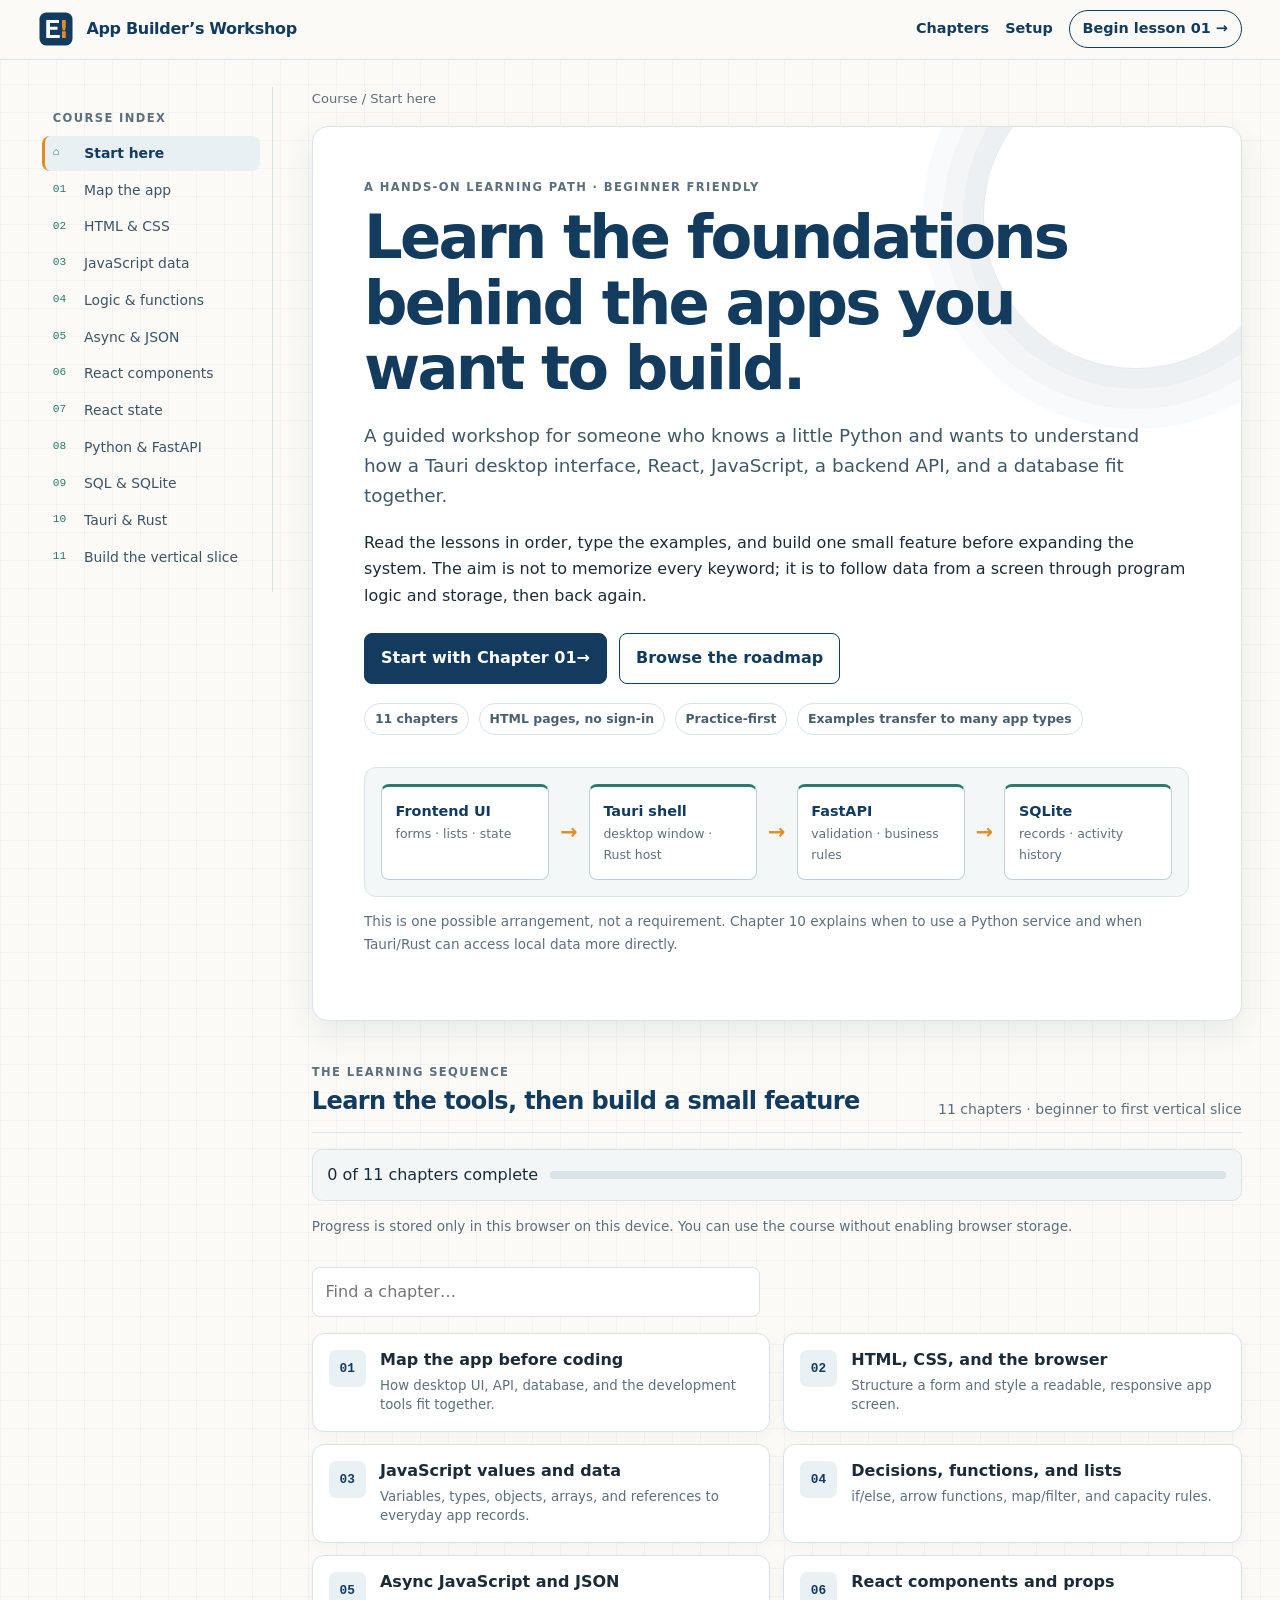
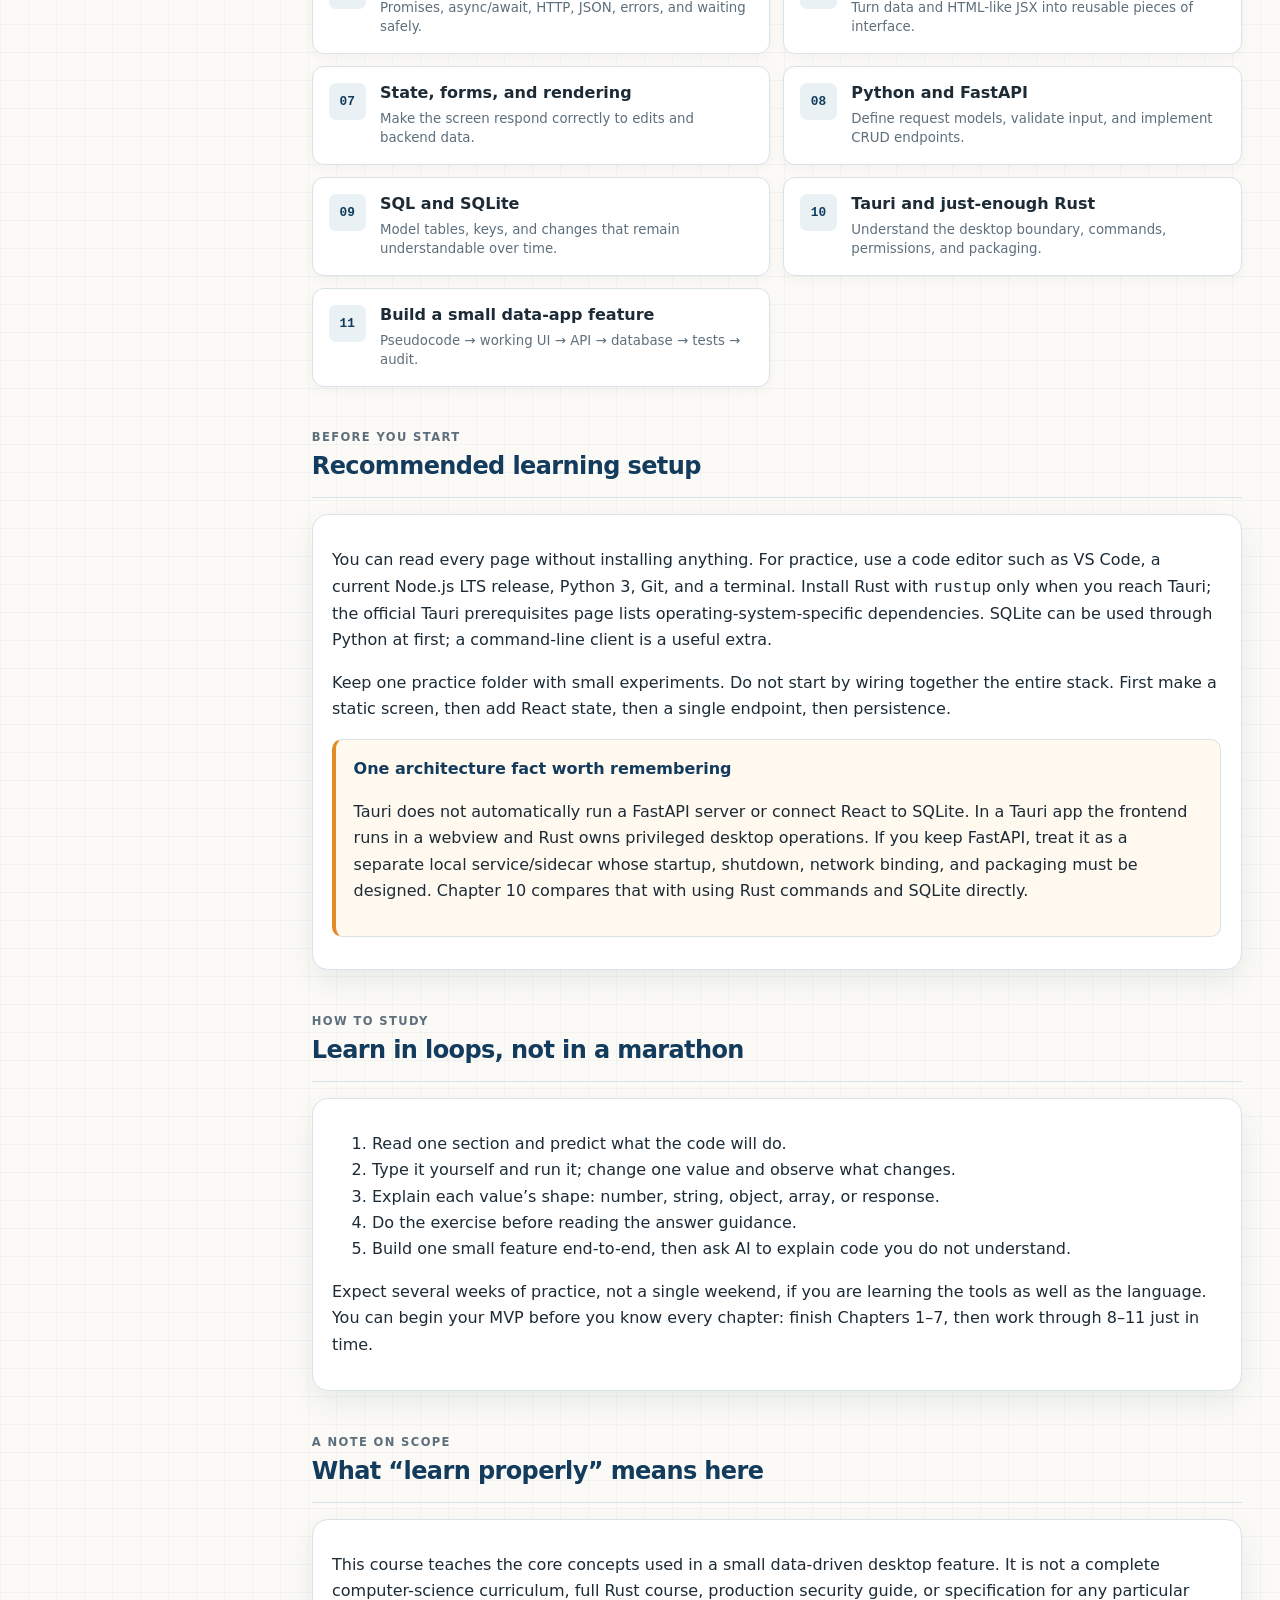
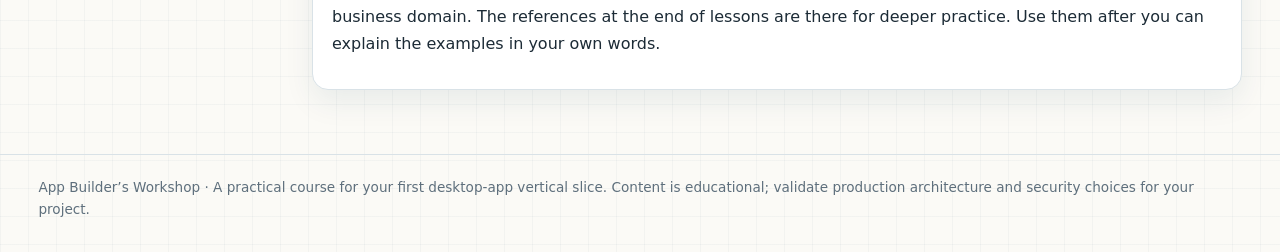
==== index.html @ c75d2274 "First commit" ====
<!doctype html>
<html lang="en">
<head>
  <meta charset="utf-8">
  <meta name="viewport" content="width=device-width, initial-scale=1">
  <meta name="description" content="A practical beginner course in HTML, CSS, JavaScript, React, Python, FastAPI, SQLite, and Tauri for building desktop apps.">
  <title>Build a Desktop App — Beginner’s Coding Course</title>
  <link rel="icon" href="assets/course-mark.svg" type="image/svg+xml">
  <link rel="stylesheet" href="assets/site.css">
</head>
<body data-course-home>
  <a class="skip-link" href="#main">Skip to content</a>
  <header class="topbar"><div class="topbar-inner">
    <a class="brand" href="index.html"><img src="assets/course-mark.svg" alt=""><span>App Builder’s Workshop</span></a>
    <nav class="topnav" aria-label="Main navigation"><a href="#roadmap">Chapters</a><a href="#setup">Setup</a><a class="nav-pill" href="chapters/01-app-map.html">Begin lesson 01 →</a></nav>
  </div></header>
  <div class="reading-progress" aria-hidden="true"><span data-reading-progress></span></div>
  <main id="main" class="layout">
    <aside class="rail" aria-label="Course chapters"><div class="rail-label">Course index</div>
      <a href="#roadmap" aria-current="page"><span class="rail-number">⌂</span>Start here</a>
      <a href="chapters/01-app-map.html"><span class="rail-number">01</span>Map the app</a>
      <a href="chapters/02-html-css.html"><span class="rail-number">02</span>HTML &amp; CSS</a>
      <a href="chapters/03-js-data.html"><span class="rail-number">03</span>JavaScript data</a>
      <a href="chapters/04-js-logic.html"><span class="rail-number">04</span>Logic &amp; functions</a>
      <a href="chapters/05-async-json.html"><span class="rail-number">05</span>Async &amp; JSON</a>
      <a href="chapters/06-react-components.html"><span class="rail-number">06</span>React components</a>
      <a href="chapters/07-react-state.html"><span class="rail-number">07</span>React state</a>
      <a href="chapters/08-python-fastapi.html"><span class="rail-number">08</span>Python &amp; FastAPI</a>
      <a href="chapters/09-sqlite.html"><span class="rail-number">09</span>SQL &amp; SQLite</a>
      <a href="chapters/10-tauri-rust.html"><span class="rail-number">10</span>Tauri &amp; Rust</a>
      <a href="chapters/11-capstone.html"><span class="rail-number">11</span>Build the vertical slice</a>
    </aside>
    <div class="main">
      <div class="crumbs"><span>Course / Start here</span></div>
      <section class="hero">
        <div class="eyebrow">A hands-on learning path · beginner friendly</div>
        <h1>Learn the foundations behind the apps you want to build.</h1>
        <p class="lead">A guided workshop for someone who knows a little Python and wants to understand how a Tauri desktop interface, React, JavaScript, a backend API, and a database fit together.</p>
        <p>Read the lessons in order, type the examples, and build one small feature before expanding the system. The aim is not to memorize every keyword; it is to follow data from a screen through program logic and storage, then back again.</p>
        <div class="hero-actions"><a class="button" href="chapters/01-app-map.html">Start with Chapter 01 <span aria-hidden="true">→</span></a><a class="button secondary" href="#roadmap">Browse the roadmap</a></div>
        <div class="status-strip"><span class="status-chip">11 chapters</span><span class="status-chip">HTML pages, no sign-in</span><span class="status-chip">Practice-first</span><span class="status-chip">Examples transfer to many app types</span></div>
        <div class="hero-diagram" role="img" aria-label="Architecture sketch: React interface inside Tauri sends a request to a FastAPI service, which reads and writes SQLite.">
          <div class="diagram-row"><div class="diagram-box"><strong>Frontend UI</strong><span>forms · lists · state</span></div><span class="diagram-arrow" aria-hidden="true">→</span><div class="diagram-box"><strong>Tauri shell</strong><span>desktop window · Rust host</span></div><span class="diagram-arrow" aria-hidden="true">→</span><div class="diagram-box"><strong>FastAPI</strong><span>validation · business rules</span></div><span class="diagram-arrow" aria-hidden="true">→</span><div class="diagram-box"><strong>SQLite</strong><span>records · activity history</span></div></div>
        </div>
        <p class="small muted">This is one possible arrangement, not a requirement. Chapter 10 explains when to use a Python service and when Tauri/Rust can access local data more directly.</p>
      </section>

      <section id="roadmap">
        <div class="section-heading"><div><div class="eyebrow">The learning sequence</div><h2>Learn the tools, then build a small feature</h2></div><p>11 chapters · beginner to first vertical slice</p></div>
        <div class="course-progress" data-course-progress data-total="11"><span data-progress-label>0 of 11 chapters complete</span><div class="progress-track" aria-hidden="true"><span></span></div></div>
        <p class="small muted">Progress is stored only in this browser on this device. You can use the course without enabling browser storage.</p>
        <label class="sr-only" for="chapter-filter">Filter chapters</label><input id="chapter-filter" data-chapter-filter type="search" placeholder="Find a chapter…" style="width:100%;max-width:28rem;margin:1rem 0;padding:.7rem .8rem;border:1px solid var(--line);border-radius:8px;background:white">
        <div class="roadmap">
          <a class="chapter-card" data-chapter-card href="chapters/01-app-map.html"><span class="index">01</span><span><strong>Map the app before coding</strong><small>How desktop UI, API, database, and the development tools fit together.</small></span></a>
          <a class="chapter-card" data-chapter-card href="chapters/02-html-css.html"><span class="index">02</span><span><strong>HTML, CSS, and the browser</strong><small>Structure a form and style a readable, responsive app screen.</small></span></a>
          <a class="chapter-card" data-chapter-card href="chapters/03-js-data.html"><span class="index">03</span><span><strong>JavaScript values and data</strong><small>Variables, types, objects, arrays, and references to everyday app records.</small></span></a>
          <a class="chapter-card" data-chapter-card href="chapters/04-js-logic.html"><span class="index">04</span><span><strong>Decisions, functions, and lists</strong><small>if/else, arrow functions, map/filter, and capacity rules.</small></span></a>
          <a class="chapter-card" data-chapter-card href="chapters/05-async-json.html"><span class="index">05</span><span><strong>Async JavaScript and JSON</strong><small>Promises, async/await, HTTP, JSON, errors, and waiting safely.</small></span></a>
          <a class="chapter-card" data-chapter-card href="chapters/06-react-components.html"><span class="index">06</span><span><strong>React components and props</strong><small>Turn data and HTML-like JSX into reusable pieces of interface.</small></span></a>
          <a class="chapter-card" data-chapter-card href="chapters/07-react-state.html"><span class="index">07</span><span><strong>State, forms, and rendering</strong><small>Make the screen respond correctly to edits and backend data.</small></span></a>
          <a class="chapter-card" data-chapter-card href="chapters/08-python-fastapi.html"><span class="index">08</span><span><strong>Python and FastAPI</strong><small>Define request models, validate input, and implement CRUD endpoints.</small></span></a>
          <a class="chapter-card" data-chapter-card href="chapters/09-sqlite.html"><span class="index">09</span><span><strong>SQL and SQLite</strong><small>Model tables, keys, and changes that remain understandable over time.</small></span></a>
          <a class="chapter-card" data-chapter-card href="chapters/10-tauri-rust.html"><span class="index">10</span><span><strong>Tauri and just-enough Rust</strong><small>Understand the desktop boundary, commands, permissions, and packaging.</small></span></a>
          <a class="chapter-card" data-chapter-card href="chapters/11-capstone.html"><span class="index">11</span><span><strong>Build a small data-app feature</strong><small>Pseudocode → working UI → API → database → tests → audit.</small></span></a>
        </div>
      </section>

      <section id="setup">
        <div class="section-heading"><div><div class="eyebrow">Before you start</div><h2>Recommended learning setup</h2></div></div>
        <div class="content-card" style="padding:1rem 1.2rem">
          <p>You can read every page without installing anything. For practice, use a code editor such as VS Code, a current Node.js LTS release, Python 3, Git, and a terminal. Install Rust with <code>rustup</code> only when you reach Tauri; the official Tauri prerequisites page lists operating-system-specific dependencies. SQLite can be used through Python at first; a command-line client is a useful extra.</p>
          <p>Keep one practice folder with small experiments. Do not start by wiring together the entire stack. First make a static screen, then add React state, then a single endpoint, then persistence.</p>
          <div class="callout"><h2>One architecture fact worth remembering</h2><p>Tauri does not automatically run a FastAPI server or connect React to SQLite. In a Tauri app the frontend runs in a webview and Rust owns privileged desktop operations. If you keep FastAPI, treat it as a separate local service/sidecar whose startup, shutdown, network binding, and packaging must be designed. Chapter 10 compares that with using Rust commands and SQLite directly.</p></div>
        </div>
      </section>
      <section>
        <div class="section-heading"><div><div class="eyebrow">How to study</div><h2>Learn in loops, not in a marathon</h2></div></div>
        <div class="content-card" style="padding:1rem 1.2rem">
          <ol><li>Read one section and predict what the code will do.</li><li>Type it yourself and run it; change one value and observe what changes.</li><li>Explain each value’s shape: number, string, object, array, or response.</li><li>Do the exercise before reading the answer guidance.</li><li>Build one small feature end-to-end, then ask AI to explain code you do not understand.</li></ol>
          <p>Expect several weeks of practice, not a single weekend, if you are learning the tools as well as the language. You can begin your MVP before you know every chapter: finish Chapters 1–7, then work through 8–11 just in time.</p>
        </div>
      </section>
      <section>
        <div class="section-heading"><div><div class="eyebrow">A note on scope</div><h2>What “learn properly” means here</h2></div></div>
        <div class="content-card" style="padding:1rem 1.2rem"><p>This course teaches the core concepts used in a small data-driven desktop feature. It is not a complete computer-science curriculum, full Rust course, production security guide, or specification for any particular business domain. The references at the end of lessons are there for deeper practice. Use them after you can explain the examples in your own words.</p></div>
      </section>
    </div>
  </main>
  <footer class="footer">App Builder’s Workshop · A practical course for your first desktop-app vertical slice. Content is educational; validate production architecture and security choices for your project.</footer>
  <script src="assets/site.js" defer></script>
</body>
</html>
---- assets/site.css ----
:root{--navy:#123b5d;--navy-2:#0c2b46;--orange:#e38b29;--teal:#2e786f;--ink:#1c2b36;--muted:#5e6f7c;--paper:#fbfaf6;--card:#fff;--line:#d9e2e7;--soft:#eef4f6;--code:#102536;--shadow:0 12px 30px rgba(18,59,93,.08);--sans:"IBM Plex Sans",Inter,ui-sans-serif,system-ui,-apple-system,"Segoe UI",sans-serif;--mono:ui-monospace,SFMono-Regular,Consolas,"Liberation Mono",monospace;--measure:76ch}*{box-sizing:border-box}html{scroll-behavior:smooth;scroll-padding-top:5rem}body{margin:0;color:var(--ink);background-color:var(--paper);background-image:linear-gradient(rgba(18,59,93,.035) 1px,transparent 1px),linear-gradient(90deg,rgba(18,59,93,.035) 1px,transparent 1px);background-size:28px 28px;font:16px/1.65 var(--sans)}a{color:var(--navy);text-underline-offset:.2em}a:hover{color:#0a6e80}button,input{font:inherit}.skip-link{position:absolute;left:-999px;top:auto;background:#fff;padding:.7rem;z-index:99}.skip-link:focus{left:1rem;top:1rem}.topbar{position:sticky;top:0;z-index:20;background:rgba(251,250,246,.94);backdrop-filter:blur(10px);border-bottom:1px solid var(--line)}.topbar-inner{max-width:1440px;margin:auto;padding:.65rem clamp(1rem,3vw,2.5rem);display:flex;align-items:center;justify-content:space-between;gap:1rem}.brand{display:flex;align-items:center;gap:.75rem;text-decoration:none;font-weight:750;letter-spacing:-.02em;color:var(--navy)}.brand img{width:36px;height:36px}.topnav{display:flex;gap:1rem;align-items:center}.topnav a{font-size:.9rem;font-weight:650;text-decoration:none}.topnav .nav-pill{border:1px solid var(--navy);border-radius:999px;padding:.38rem .8rem}.layout{max-width:1440px;margin:0 auto;padding:1.5rem clamp(1rem,3vw,2.5rem) 4rem;display:grid;grid-template-columns:235px minmax(0,1fr);gap:clamp(1.25rem,3vw,3.25rem);align-items:start}.rail{position:sticky;top:5rem;max-height:calc(100vh - 6rem);overflow:auto;padding:.9rem .75rem 1rem .25rem;border-right:1px solid var(--line)}.rail-label,.eyebrow,.micro-label{font-size:.72rem;letter-spacing:.12em;text-transform:uppercase;color:var(--muted);font-weight:750}.rail-label{padding:0 .65rem;margin:.5rem 0}.rail a{display:flex;gap:.6rem;align-items:flex-start;text-decoration:none;padding:.5rem .65rem;margin:.12rem 0;border-radius:8px;font-size:.87rem;line-height:1.35;color:#3d5363}.rail a:hover,.rail a[aria-current=page]{background:#e8f0f3;color:var(--navy)}.rail a[aria-current=page]{font-weight:750;border-left:3px solid var(--orange);padding-left:.48rem}.rail-number{font-family:var(--mono);font-size:.7rem;color:var(--teal);min-width:1.35rem;padding-top:.08rem}.main{min-width:0}.crumbs{font-size:.82rem;color:var(--muted);margin:.1rem 0 1rem}.crumbs a{text-decoration:none}.hero,.lesson-header,.content-card{background:var(--card);border:1px solid var(--line);box-shadow:var(--shadow);border-radius:16px}.hero{padding:clamp(1.5rem,4vw,3.25rem);position:relative;overflow:hidden}.hero:after{content:"";position:absolute;right:-3rem;top:-4rem;width:19rem;height:19rem;border-radius:50%;border:1px solid rgba(18,59,93,.11);box-shadow:0 0 0 20px rgba(18,59,93,.025),0 0 0 40px rgba(18,59,93,.025),0 0 0 60px rgba(18,59,93,.025);pointer-events:none}.hero h1,.lesson-header h1{color:var(--navy);font-size:clamp(2rem,5vw,3.8rem);line-height:1.08;letter-spacing:-.045em;max-width:18ch;margin:.5rem 0 1rem}.hero p.lead,.lesson-header p.lead{max-width:68ch;font-size:1.15rem;color:#405766}.hero-actions{display:flex;flex-wrap:wrap;gap:.75rem;margin-top:1.5rem}.button{display:inline-flex;align-items:center;justify-content:center;text-decoration:none;font-weight:700;padding:.7rem 1rem;border-radius:8px;border:1px solid var(--navy);background:var(--navy);color:white}.button:hover{background:var(--navy-2);color:#fff}.button.secondary{background:white;color:var(--navy)}.hero-diagram{position:relative;z-index:1;margin:2rem 0 .4rem;background:#f3f7f8;border:1px solid var(--line);border-radius:12px;padding:1rem;overflow:auto}.diagram-row{display:flex;align-items:stretch;justify-content:center;gap:.7rem;min-width:640px}.diagram-box{flex:1;background:white;border:1px solid #bed0d8;border-top:3px solid var(--teal);border-radius:8px;padding:.85rem;min-width:120px}.diagram-box strong{display:block;color:var(--navy);font-size:.9rem}.diagram-box span{display:block;color:var(--muted);font-size:.78rem}.diagram-arrow{align-self:center;color:var(--orange);font-weight:900;font-size:1.3rem}.section-heading{display:flex;justify-content:space-between;gap:1rem;align-items:end;margin:2.6rem 0 1rem;border-bottom:1px solid var(--line);padding-bottom:.65rem}.section-heading h2{margin:0;color:var(--navy);font-size:1.5rem;letter-spacing:-.025em}.section-heading p{margin:0;color:var(--muted);font-size:.88rem}.roadmap{display:grid;grid-template-columns:repeat(2,minmax(0,1fr));gap:.8rem}.chapter-card{display:grid;grid-template-columns:auto 1fr;gap:.9rem;background:white;border:1px solid var(--line);border-radius:12px;padding:1rem;text-decoration:none;box-shadow:0 4px 12px rgba(18,59,93,.04);transition:transform .16s ease,border-color .16s ease}.chapter-card:hover{transform:translateY(-2px);border-color:#9db9c5}.chapter-card .index{display:grid;place-items:center;width:2.3rem;height:2.3rem;border-radius:7px;background:#e9f1f4;color:var(--navy);font:700 .8rem var(--mono)}.chapter-card strong{display:block;color:var(--ink);line-height:1.3}.chapter-card small{display:block;color:var(--muted);margin-top:.3rem;line-height:1.45}.status-strip{display:flex;flex-wrap:wrap;gap:.6rem;margin-top:1.2rem}.status-chip{padding:.28rem .62rem;border:1px solid var(--line);border-radius:999px;color:#49606d;background:#fff;font-size:.78rem;font-weight:650}.lesson-header{padding:clamp(1.4rem,3.5vw,2.5rem);margin-bottom:1.25rem}.lesson-header h1{font-size:clamp(2rem,4vw,3.1rem);max-width:24ch}.lesson-meta{display:flex;flex-wrap:wrap;gap:.6rem;margin-top:1.1rem}.lesson-meta span{font-size:.78rem;color:var(--muted);border:1px solid var(--line);background:#fafcfc;border-radius:999px;padding:.22rem .62rem}.outcomes,.callout,.exercise,.mistake,.answer{padding:1rem 1.1rem;border-radius:10px;margin:1rem 0;background:#f3f7f8;border:1px solid var(--line)}.outcomes{border-left:4px solid var(--teal)}.callout{border-left:4px solid var(--orange);background:#fff9f0}.mistake{border-left:4px solid #ba5944;background:#fff7f4}.exercise{border-left:4px solid var(--navy);background:#f5f8fb}.answer{background:#f3faf7;border-left:4px solid var(--teal)}.outcomes h2,.callout h2,.exercise h2,.mistake h2,.answer h2{font-size:1rem;margin:.05rem 0 .45rem;color:var(--navy)}.outcomes ul,.exercise ul,.exercise ol{margin:.4rem 0 .1rem}.lesson-content{max-width:var(--measure)}.lesson-content h2{margin:2.3rem 0 .7rem;padding-top:.65rem;color:var(--navy);font-size:1.55rem;line-height:1.25;letter-spacing:-.025em;border-top:1px solid var(--line)}.lesson-content h3{margin:1.55rem 0 .4rem;color:#24546f;font-size:1.15rem}.lesson-content p{margin:.7rem 0}.lesson-content li{margin:.35rem 0}.lesson-content code:not(pre code),.inline-code{font: .91em var(--mono);background:#edf2f4;border:1px solid #dfe7ea;border-radius:4px;padding:.1em .3em;color:#153d56}.lesson-content pre{overflow:auto;background:var(--code);color:#edf6f9;padding:1.1rem 1.2rem;border-radius:10px;border:1px solid #0b1e2b;line-height:1.55;font: .87rem/1.6 var(--mono);tab-size:2}.lesson-content pre code{color:inherit}.code-label{display:block;font-size:.7rem;text-transform:uppercase;letter-spacing:.1em;color:#99bac8;margin:-.2rem 0 .45rem;font-family:var(--sans);font-weight:700}.lesson-content table{width:100%;border-collapse:collapse;margin:1rem 0;font-size:.93rem;background:white}.lesson-content th,.lesson-content td{border:1px solid var(--line);padding:.65rem .72rem;text-align:left;vertical-align:top}.lesson-content th{background:#eff4f6;color:var(--navy)}.lesson-content blockquote{margin:1rem 0;padding:.6rem 1rem;border-left:3px solid var(--orange);background:#fff9f0;color:#495b63}.section-anchor{font-size:.75rem;opacity:0;text-decoration:none;margin-left:.45rem}.lesson-content h2:hover .section-anchor,.lesson-content h2:focus-within .section-anchor{opacity:1}.mark-complete{display:inline-flex;gap:.5rem;align-items:center;margin:1rem 0;padding:.55rem .75rem;border:1px solid var(--line);border-radius:8px;background:white;color:var(--navy);font-weight:650;cursor:pointer}.mark-complete[aria-pressed=true]{border-color:#9dc6b9;background:#eef8f3;color:#23634f}.lesson-nav{display:flex;justify-content:space-between;gap:1rem;margin:2.5rem 0 0;padding-top:1rem;border-top:1px solid var(--line)}.lesson-nav a{max-width:48%;text-decoration:none;border:1px solid var(--line);background:white;padding:.8rem;border-radius:9px}.lesson-nav a:hover{border-color:#92b3c0}.lesson-nav small{display:block;color:var(--muted);font-size:.72rem;text-transform:uppercase;letter-spacing:.08em}.lesson-nav strong{display:block}.footer{max-width:1440px;margin:0 auto;padding:1.3rem clamp(1rem,3vw,2.5rem) 2rem;border-top:1px solid var(--line);color:var(--muted);font-size:.85rem}.reading-progress{height:3px;background:transparent}.reading-progress span{height:100%;display:block;width:0;background:var(--orange);transition:width .1s linear}.resource-list a{overflow-wrap:anywhere}.resource-list li{margin:.55rem 0}.course-progress{display:flex;align-items:center;gap:.75rem;background:#f2f6f7;border:1px solid var(--line);padding:.75rem .9rem;border-radius:10px}.progress-track{height:8px;background:#d9e4e8;border-radius:999px;flex:1;overflow:hidden}.progress-track span{display:block;height:100%;width:0;background:var(--teal);border-radius:inherit;transition:width .2s}.muted{color:var(--muted)}.mono{font-family:var(--mono)}.small{font-size:.85rem}.glossary{display:grid;grid-template-columns:10rem 1fr;gap:.25rem 1rem}.glossary dt{font-weight:700;color:var(--navy)}.glossary dd{margin:0 0 .5rem}.note-box{padding:1rem;border:1px dashed #9bb5c0;background:rgba(239,245,247,.72);border-radius:10px}.sr-only{position:absolute;width:1px;height:1px;padding:0;margin:-1px;overflow:hidden;clip:rect(0,0,0,0);white-space:nowrap;border:0}*:focus-visible{outline:3px solid rgba(227,139,41,.75);outline-offset:3px}@media(max-width:850px){.layout{grid-template-columns:1fr;gap:.9rem}.rail{position:static;max-height:none;border-right:0;border-bottom:1px solid var(--line);padding:.25rem 0 .8rem;display:flex;gap:.25rem;overflow-x:auto}.rail-label{display:none}.rail a{white-space:nowrap;align-items:center}.rail-number{min-width:auto}.roadmap{grid-template-columns:1fr}.hero:after{opacity:.45}.topnav{gap:.6rem}.topnav a{font-size:.82rem}}@media(max-width:520px){body{font-size:15px}.topbar-inner{padding:.55rem .8rem}.brand{font-size:.9rem}.brand img{width:31px;height:31px}.topnav a:not(.nav-pill){display:none}.layout{padding:1rem .8rem 2.5rem}.hero,.lesson-header{padding:1.2rem;border-radius:12px}.lesson-content pre{font-size:.79rem;padding:.85rem}.lesson-nav a{font-size:.85rem}.section-heading{align-items:start;flex-direction:column}.glossary{grid-template-columns:1fr;gap:0}.glossary dd{margin-bottom:.8rem}}@media(prefers-reduced-motion:reduce){html{scroll-behavior:auto}*,*::before,*::after{transition:none!important;animation:none!important}}@media print{.topbar,.rail,.hero-actions,.mark-complete,.lesson-nav,.footer{display:none!important}body{background:white;color:black}.layout{display:block;max-width:none;padding:0}.lesson-header,.content-card{box-shadow:none;border:0;padding:0}.lesson-content{max-width:none}.lesson-content pre{white-space:pre-wrap;overflow-wrap:anywhere;background:#f1f1f1;color:#111;border:1px solid #bbb}.lesson-content a{color:#111;text-decoration:underline}}
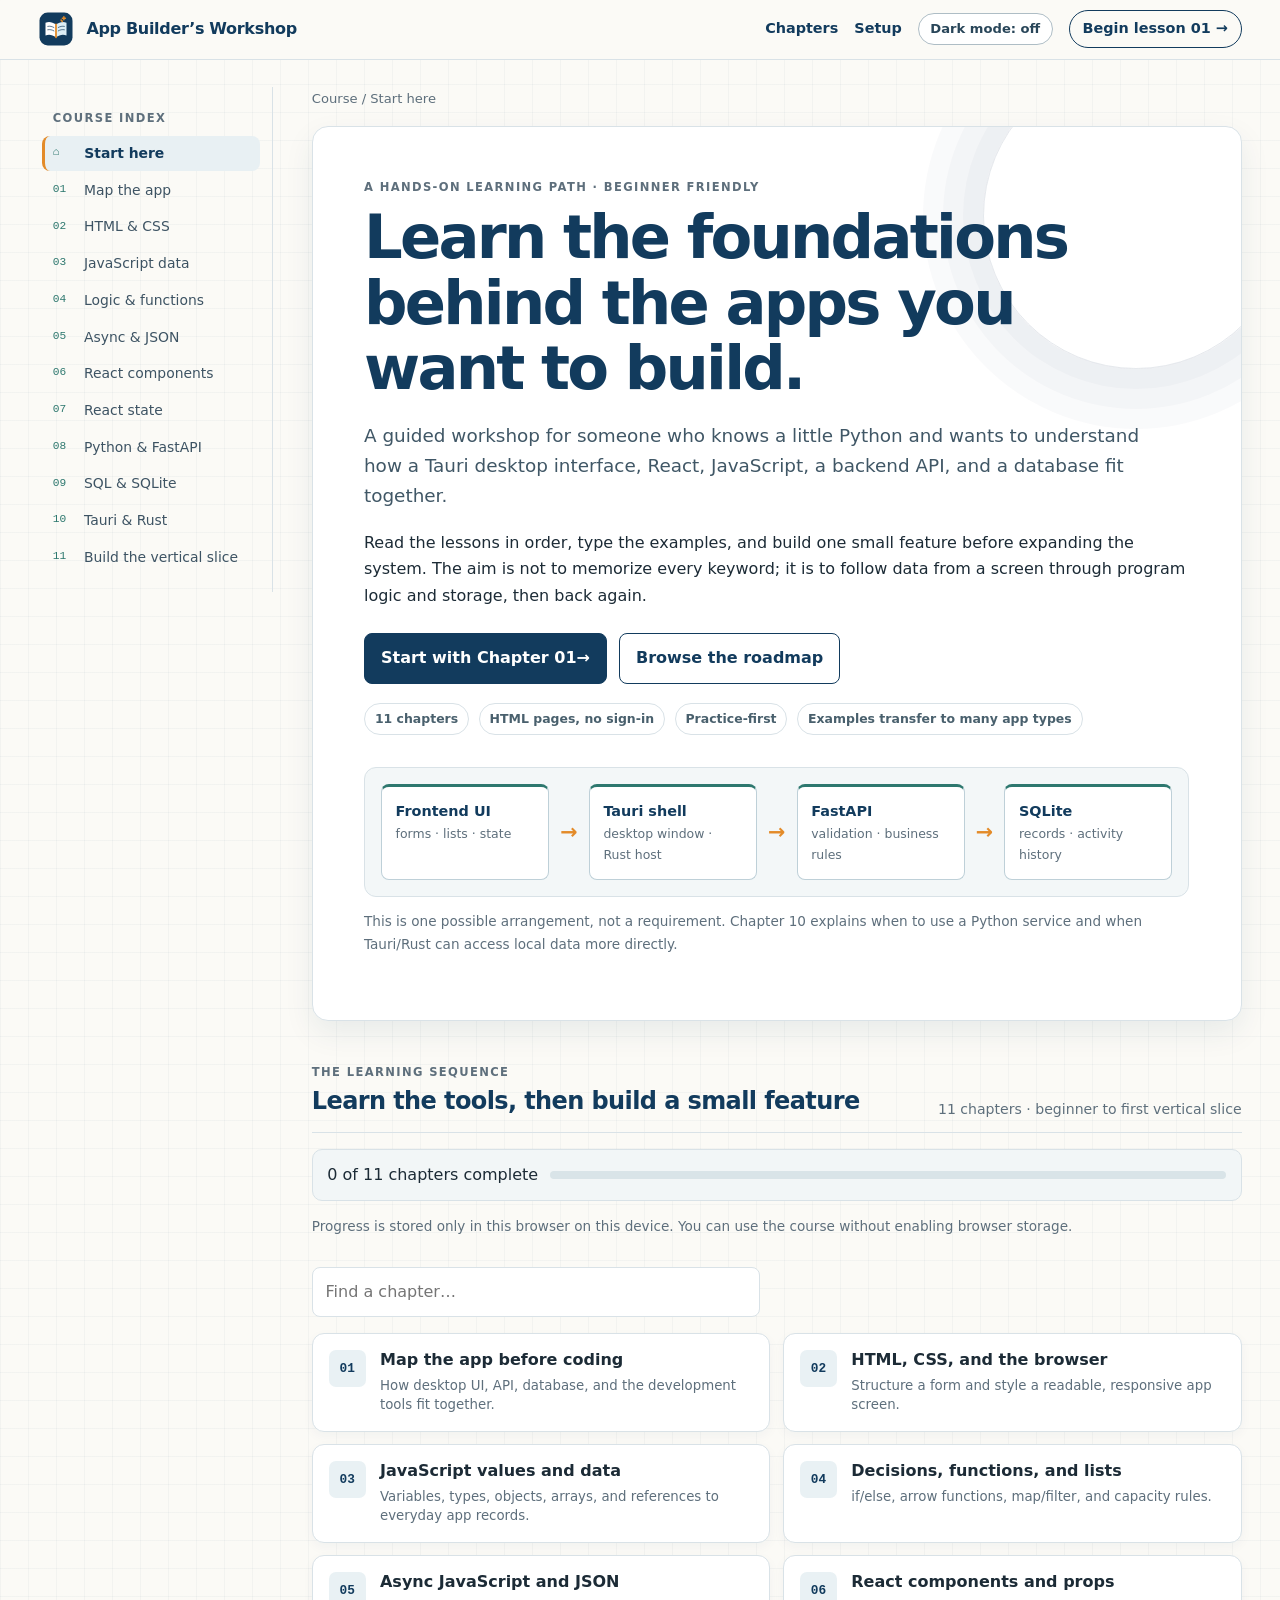
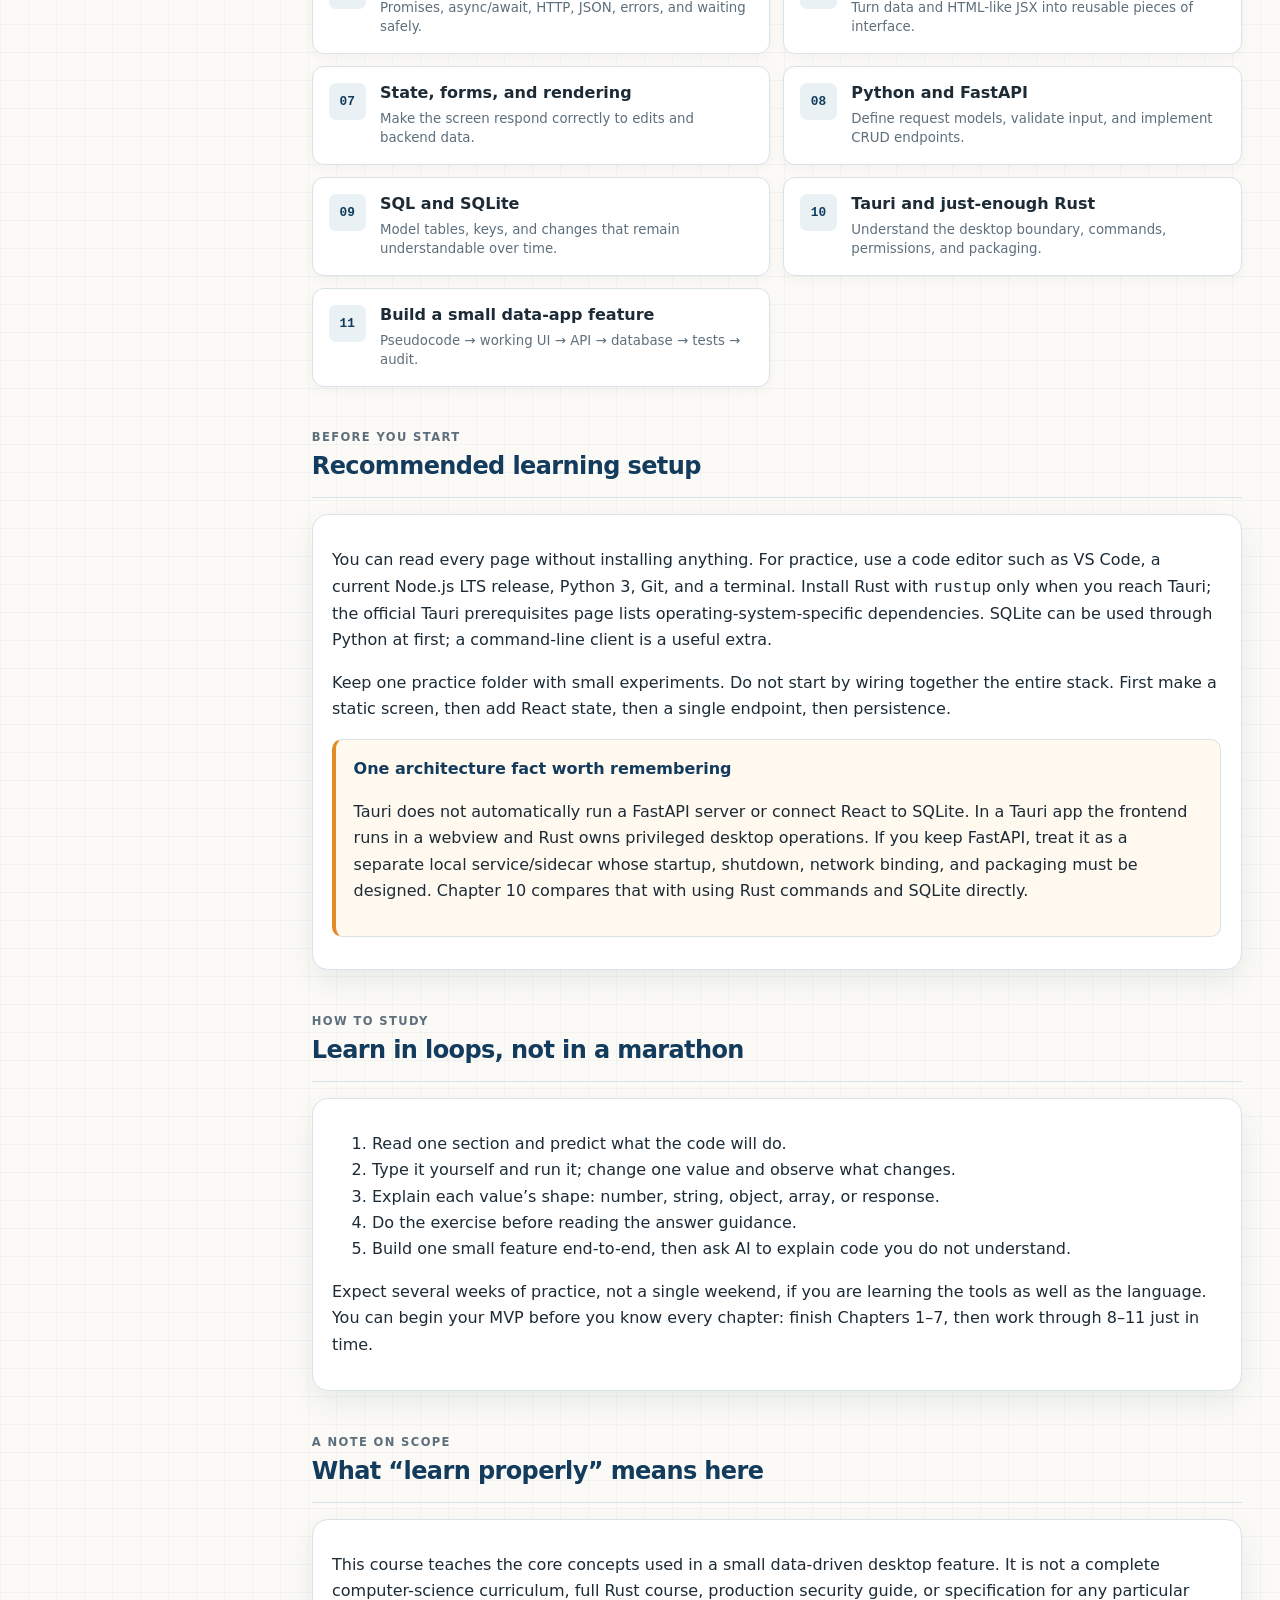
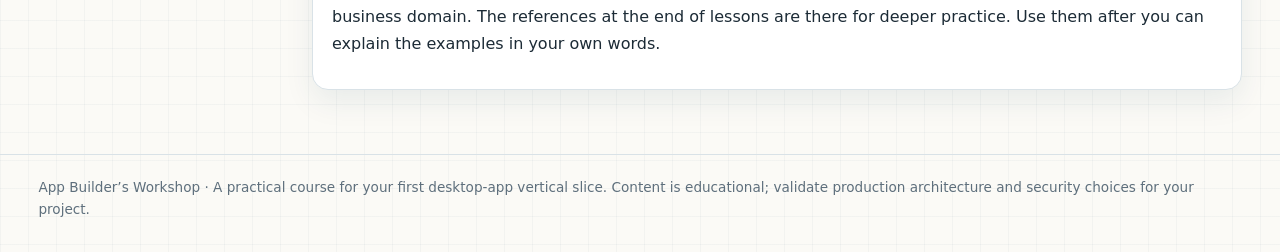
==== commit cd592622: "Dark mode and changed Logo" ====
--- a/index.html
+++ b/index.html
@@ -6,13 +6,14 @@
   <meta name="description" content="A practical beginner course in HTML, CSS, JavaScript, React, Python, FastAPI, SQLite, and Tauri for building desktop apps.">
   <title>Build a Desktop App — Beginner’s Coding Course</title>
   <link rel="icon" href="assets/course-mark.svg" type="image/svg+xml">
+  <script>(()=>{let saved=null;try{saved=localStorage.getItem("app-workshop-theme");}catch{}const theme=saved==="dark"||saved==="light"?saved:(matchMedia("(prefers-color-scheme: dark)").matches?"dark":"light");document.documentElement.dataset.theme=theme;})();</script>
   <link rel="stylesheet" href="assets/site.css">
 </head>
 <body data-course-home>
   <a class="skip-link" href="#main">Skip to content</a>
   <header class="topbar"><div class="topbar-inner">
     <a class="brand" href="index.html"><img src="assets/course-mark.svg" alt=""><span>App Builder’s Workshop</span></a>
-    <nav class="topnav" aria-label="Main navigation"><a href="#roadmap">Chapters</a><a href="#setup">Setup</a><a class="nav-pill" href="chapters/01-app-map.html">Begin lesson 01 →</a></nav>
+    <nav class="topnav" aria-label="Main navigation"><a href="#roadmap">Chapters</a><a href="#setup">Setup</a><button class="theme-toggle" type="button" data-theme-toggle aria-pressed="false">Dark mode: off</button><a class="nav-pill" href="chapters/01-app-map.html">Begin lesson 01 →</a></nav>
   </div></header>
   <div class="reading-progress" aria-hidden="true"><span data-reading-progress></span></div>
   <main id="main" class="layout">
--- a/assets/site.css
+++ b/assets/site.css
@@ -1 +1,35 @@
 :root{--navy:#123b5d;--navy-2:#0c2b46;--orange:#e38b29;--teal:#2e786f;--ink:#1c2b36;--muted:#5e6f7c;--paper:#fbfaf6;--card:#fff;--line:#d9e2e7;--soft:#eef4f6;--code:#102536;--shadow:0 12px 30px rgba(18,59,93,.08);--sans:"IBM Plex Sans",Inter,ui-sans-serif,system-ui,-apple-system,"Segoe UI",sans-serif;--mono:ui-monospace,SFMono-Regular,Consolas,"Liberation Mono",monospace;--measure:76ch}*{box-sizing:border-box}html{scroll-behavior:smooth;scroll-padding-top:5rem}body{margin:0;color:var(--ink);background-color:var(--paper);background-image:linear-gradient(rgba(18,59,93,.035) 1px,transparent 1px),linear-gradient(90deg,rgba(18,59,93,.035) 1px,transparent 1px);background-size:28px 28px;font:16px/1.65 var(--sans)}a{color:var(--navy);text-underline-offset:.2em}a:hover{color:#0a6e80}button,input{font:inherit}.skip-link{position:absolute;left:-999px;top:auto;background:#fff;padding:.7rem;z-index:99}.skip-link:focus{left:1rem;top:1rem}.topbar{position:sticky;top:0;z-index:20;background:rgba(251,250,246,.94);backdrop-filter:blur(10px);border-bottom:1px solid var(--line)}.topbar-inner{max-width:1440px;margin:auto;padding:.65rem clamp(1rem,3vw,2.5rem);display:flex;align-items:center;justify-content:space-between;gap:1rem}.brand{display:flex;align-items:center;gap:.75rem;text-decoration:none;font-weight:750;letter-spacing:-.02em;color:var(--navy)}.brand img{width:36px;height:36px}.topnav{display:flex;gap:1rem;align-items:center}.topnav a{font-size:.9rem;font-weight:650;text-decoration:none}.topnav .nav-pill{border:1px solid var(--navy);border-radius:999px;padding:.38rem .8rem}.layout{max-width:1440px;margin:0 auto;padding:1.5rem clamp(1rem,3vw,2.5rem) 4rem;display:grid;grid-template-columns:235px minmax(0,1fr);gap:clamp(1.25rem,3vw,3.25rem);align-items:start}.rail{position:sticky;top:5rem;max-height:calc(100vh - 6rem);overflow:auto;padding:.9rem .75rem 1rem .25rem;border-right:1px solid var(--line)}.rail-label,.eyebrow,.micro-label{font-size:.72rem;letter-spacing:.12em;text-transform:uppercase;color:var(--muted);font-weight:750}.rail-label{padding:0 .65rem;margin:.5rem 0}.rail a{display:flex;gap:.6rem;align-items:flex-start;text-decoration:none;padding:.5rem .65rem;margin:.12rem 0;border-radius:8px;font-size:.87rem;line-height:1.35;color:#3d5363}.rail a:hover,.rail a[aria-current=page]{background:#e8f0f3;color:var(--navy)}.rail a[aria-current=page]{font-weight:750;border-left:3px solid var(--orange);padding-left:.48rem}.rail-number{font-family:var(--mono);font-size:.7rem;color:var(--teal);min-width:1.35rem;padding-top:.08rem}.main{min-width:0}.crumbs{font-size:.82rem;color:var(--muted);margin:.1rem 0 1rem}.crumbs a{text-decoration:none}.hero,.lesson-header,.content-card{background:var(--card);border:1px solid var(--line);box-shadow:var(--shadow);border-radius:16px}.hero{padding:clamp(1.5rem,4vw,3.25rem);position:relative;overflow:hidden}.hero:after{content:"";position:absolute;right:-3rem;top:-4rem;width:19rem;height:19rem;border-radius:50%;border:1px solid rgba(18,59,93,.11);box-shadow:0 0 0 20px rgba(18,59,93,.025),0 0 0 40px rgba(18,59,93,.025),0 0 0 60px rgba(18,59,93,.025);pointer-events:none}.hero h1,.lesson-header h1{color:var(--navy);font-size:clamp(2rem,5vw,3.8rem);line-height:1.08;letter-spacing:-.045em;max-width:18ch;margin:.5rem 0 1rem}.hero p.lead,.lesson-header p.lead{max-width:68ch;font-size:1.15rem;color:#405766}.hero-actions{display:flex;flex-wrap:wrap;gap:.75rem;margin-top:1.5rem}.button{display:inline-flex;align-items:center;justify-content:center;text-decoration:none;font-weight:700;padding:.7rem 1rem;border-radius:8px;border:1px solid var(--navy);background:var(--navy);color:white}.button:hover{background:var(--navy-2);color:#fff}.button.secondary{background:white;color:var(--navy)}.hero-diagram{position:relative;z-index:1;margin:2rem 0 .4rem;background:#f3f7f8;border:1px solid var(--line);border-radius:12px;padding:1rem;overflow:auto}.diagram-row{display:flex;align-items:stretch;justify-content:center;gap:.7rem;min-width:640px}.diagram-box{flex:1;background:white;border:1px solid #bed0d8;border-top:3px solid var(--teal);border-radius:8px;padding:.85rem;min-width:120px}.diagram-box strong{display:block;color:var(--navy);font-size:.9rem}.diagram-box span{display:block;color:var(--muted);font-size:.78rem}.diagram-arrow{align-self:center;color:var(--orange);font-weight:900;font-size:1.3rem}.section-heading{display:flex;justify-content:space-between;gap:1rem;align-items:end;margin:2.6rem 0 1rem;border-bottom:1px solid var(--line);padding-bottom:.65rem}.section-heading h2{margin:0;color:var(--navy);font-size:1.5rem;letter-spacing:-.025em}.section-heading p{margin:0;color:var(--muted);font-size:.88rem}.roadmap{display:grid;grid-template-columns:repeat(2,minmax(0,1fr));gap:.8rem}.chapter-card{display:grid;grid-template-columns:auto 1fr;gap:.9rem;background:white;border:1px solid var(--line);border-radius:12px;padding:1rem;text-decoration:none;box-shadow:0 4px 12px rgba(18,59,93,.04);transition:transform .16s ease,border-color .16s ease}.chapter-card:hover{transform:translateY(-2px);border-color:#9db9c5}.chapter-card .index{display:grid;place-items:center;width:2.3rem;height:2.3rem;border-radius:7px;background:#e9f1f4;color:var(--navy);font:700 .8rem var(--mono)}.chapter-card strong{display:block;color:var(--ink);line-height:1.3}.chapter-card small{display:block;color:var(--muted);margin-top:.3rem;line-height:1.45}.status-strip{display:flex;flex-wrap:wrap;gap:.6rem;margin-top:1.2rem}.status-chip{padding:.28rem .62rem;border:1px solid var(--line);border-radius:999px;color:#49606d;background:#fff;font-size:.78rem;font-weight:650}.lesson-header{padding:clamp(1.4rem,3.5vw,2.5rem);margin-bottom:1.25rem}.lesson-header h1{font-size:clamp(2rem,4vw,3.1rem);max-width:24ch}.lesson-meta{display:flex;flex-wrap:wrap;gap:.6rem;margin-top:1.1rem}.lesson-meta span{font-size:.78rem;color:var(--muted);border:1px solid var(--line);background:#fafcfc;border-radius:999px;padding:.22rem .62rem}.outcomes,.callout,.exercise,.mistake,.answer{padding:1rem 1.1rem;border-radius:10px;margin:1rem 0;background:#f3f7f8;border:1px solid var(--line)}.outcomes{border-left:4px solid var(--teal)}.callout{border-left:4px solid var(--orange);background:#fff9f0}.mistake{border-left:4px solid #ba5944;background:#fff7f4}.exercise{border-left:4px solid var(--navy);background:#f5f8fb}.answer{background:#f3faf7;border-left:4px solid var(--teal)}.outcomes h2,.callout h2,.exercise h2,.mistake h2,.answer h2{font-size:1rem;margin:.05rem 0 .45rem;color:var(--navy)}.outcomes ul,.exercise ul,.exercise ol{margin:.4rem 0 .1rem}.lesson-content{max-width:var(--measure)}.lesson-content h2{margin:2.3rem 0 .7rem;padding-top:.65rem;color:var(--navy);font-size:1.55rem;line-height:1.25;letter-spacing:-.025em;border-top:1px solid var(--line)}.lesson-content h3{margin:1.55rem 0 .4rem;color:#24546f;font-size:1.15rem}.lesson-content p{margin:.7rem 0}.lesson-content li{margin:.35rem 0}.lesson-content code:not(pre code),.inline-code{font: .91em var(--mono);background:#edf2f4;border:1px solid #dfe7ea;border-radius:4px;padding:.1em .3em;color:#153d56}.lesson-content pre{overflow:auto;background:var(--code);color:#edf6f9;padding:1.1rem 1.2rem;border-radius:10px;border:1px solid #0b1e2b;line-height:1.55;font: .87rem/1.6 var(--mono);tab-size:2}.lesson-content pre code{color:inherit}.code-label{display:block;font-size:.7rem;text-transform:uppercase;letter-spacing:.1em;color:#99bac8;margin:-.2rem 0 .45rem;font-family:var(--sans);font-weight:700}.lesson-content table{width:100%;border-collapse:collapse;margin:1rem 0;font-size:.93rem;background:white}.lesson-content th,.lesson-content td{border:1px solid var(--line);padding:.65rem .72rem;text-align:left;vertical-align:top}.lesson-content th{background:#eff4f6;color:var(--navy)}.lesson-content blockquote{margin:1rem 0;padding:.6rem 1rem;border-left:3px solid var(--orange);background:#fff9f0;color:#495b63}.section-anchor{font-size:.75rem;opacity:0;text-decoration:none;margin-left:.45rem}.lesson-content h2:hover .section-anchor,.lesson-content h2:focus-within .section-anchor{opacity:1}.mark-complete{display:inline-flex;gap:.5rem;align-items:center;margin:1rem 0;padding:.55rem .75rem;border:1px solid var(--line);border-radius:8px;background:white;color:var(--navy);font-weight:650;cursor:pointer}.mark-complete[aria-pressed=true]{border-color:#9dc6b9;background:#eef8f3;color:#23634f}.lesson-nav{display:flex;justify-content:space-between;gap:1rem;margin:2.5rem 0 0;padding-top:1rem;border-top:1px solid var(--line)}.lesson-nav a{max-width:48%;text-decoration:none;border:1px solid var(--line);background:white;padding:.8rem;border-radius:9px}.lesson-nav a:hover{border-color:#92b3c0}.lesson-nav small{display:block;color:var(--muted);font-size:.72rem;text-transform:uppercase;letter-spacing:.08em}.lesson-nav strong{display:block}.footer{max-width:1440px;margin:0 auto;padding:1.3rem clamp(1rem,3vw,2.5rem) 2rem;border-top:1px solid var(--line);color:var(--muted);font-size:.85rem}.reading-progress{height:3px;background:transparent}.reading-progress span{height:100%;display:block;width:0;background:var(--orange);transition:width .1s linear}.resource-list a{overflow-wrap:anywhere}.resource-list li{margin:.55rem 0}.course-progress{display:flex;align-items:center;gap:.75rem;background:#f2f6f7;border:1px solid var(--line);padding:.75rem .9rem;border-radius:10px}.progress-track{height:8px;background:#d9e4e8;border-radius:999px;flex:1;overflow:hidden}.progress-track span{display:block;height:100%;width:0;background:var(--teal);border-radius:inherit;transition:width .2s}.muted{color:var(--muted)}.mono{font-family:var(--mono)}.small{font-size:.85rem}.glossary{display:grid;grid-template-columns:10rem 1fr;gap:.25rem 1rem}.glossary dt{font-weight:700;color:var(--navy)}.glossary dd{margin:0 0 .5rem}.note-box{padding:1rem;border:1px dashed #9bb5c0;background:rgba(239,245,247,.72);border-radius:10px}.sr-only{position:absolute;width:1px;height:1px;padding:0;margin:-1px;overflow:hidden;clip:rect(0,0,0,0);white-space:nowrap;border:0}*:focus-visible{outline:3px solid rgba(227,139,41,.75);outline-offset:3px}@media(max-width:850px){.layout{grid-template-columns:1fr;gap:.9rem}.rail{position:static;max-height:none;border-right:0;border-bottom:1px solid var(--line);padding:.25rem 0 .8rem;display:flex;gap:.25rem;overflow-x:auto}.rail-label{display:none}.rail a{white-space:nowrap;align-items:center}.rail-number{min-width:auto}.roadmap{grid-template-columns:1fr}.hero:after{opacity:.45}.topnav{gap:.6rem}.topnav a{font-size:.82rem}}@media(max-width:520px){body{font-size:15px}.topbar-inner{padding:.55rem .8rem}.brand{font-size:.9rem}.brand img{width:31px;height:31px}.topnav a:not(.nav-pill){display:none}.layout{padding:1rem .8rem 2.5rem}.hero,.lesson-header{padding:1.2rem;border-radius:12px}.lesson-content pre{font-size:.79rem;padding:.85rem}.lesson-nav a{font-size:.85rem}.section-heading{align-items:start;flex-direction:column}.glossary{grid-template-columns:1fr;gap:0}.glossary dd{margin-bottom:.8rem}}@media(prefers-reduced-motion:reduce){html{scroll-behavior:auto}*,*::before,*::after{transition:none!important;animation:none!important}}@media print{.topbar,.rail,.hero-actions,.mark-complete,.lesson-nav,.footer{display:none!important}body{background:white;color:black}.layout{display:block;max-width:none;padding:0}.lesson-header,.content-card{box-shadow:none;border:0;padding:0}.lesson-content{max-width:none}.lesson-content pre{white-space:pre-wrap;overflow-wrap:anywhere;background:#f1f1f1;color:#111;border:1px solid #bbb}.lesson-content a{color:#111;text-decoration:underline}}
+
+
+/* Persistent dark theme */
+:root[data-theme="dark"]{color-scheme:dark;--navy:#a8d6f2;--navy-2:#d0eaff;--orange:#f3ad52;--teal:#79cabb;--ink:#e3edf3;--muted:#a8bac6;--paper:#111a21;--card:#1a2730;--line:#344651;--soft:#202f39;--code:#0b141b;--shadow:0 12px 30px rgba(0,0,0,.22)}
+:root[data-theme="dark"] body{background-color:var(--paper);background-image:linear-gradient(rgba(180,210,225,.035) 1px,transparent 1px),linear-gradient(90deg,rgba(180,210,225,.035) 1px,transparent 1px)}
+:root[data-theme="dark"] a{color:#9ed8f5}:root[data-theme="dark"] a:hover{color:#c2e9ff}
+:root[data-theme="dark"] .skip-link{background:#24343e;color:#fff}
+:root[data-theme="dark"] .topbar{background:rgba(17,26,33,.94)}
+:root[data-theme="dark"] .rail a{color:#c0d0da}:root[data-theme="dark"] .rail a:hover,:root[data-theme="dark"] .rail a[aria-current="page"]{background:#263943;color:#e2f2fa}
+:root[data-theme="dark"] .hero:after{border-color:rgba(168,214,242,.13);box-shadow:0 0 0 20px rgba(168,214,242,.025),0 0 0 40px rgba(168,214,242,.025),0 0 0 60px rgba(168,214,242,.025)}
+:root[data-theme="dark"] .hero p.lead,:root[data-theme="dark"] .lesson-header p.lead{color:#bdcbd4}
+:root[data-theme="dark"] .button{background:#35799e;border-color:#35799e;color:#fff}:root[data-theme="dark"] .button:hover{background:#438fb5;color:#fff}
+:root[data-theme="dark"] .button.secondary{background:#202f39;color:#d8edf7;border-color:#577184}
+:root[data-theme="dark"] .hero-diagram{background:#17242d}:root[data-theme="dark"] .diagram-box{background:#1e2e38;border-color:#415663}:root[data-theme="dark"] .diagram-box strong{color:#b9e2f6}
+:root[data-theme="dark"] .chapter-card{background:var(--card);box-shadow:0 4px 12px rgba(0,0,0,.16)}:root[data-theme="dark"] .chapter-card strong{color:var(--ink)}:root[data-theme="dark"] .chapter-card .index{background:#263b47;color:#c6e9fa}
+:root[data-theme="dark"] .status-chip{background:#202f39;color:#c1d0d9}
+:root[data-theme="dark"] .lesson-meta span{background:#202f39;color:#c2d0d8}
+:root[data-theme="dark"] .outcomes,:root[data-theme="dark"] .exercise{background:#202f39}
+:root[data-theme="dark"] .callout{background:#352d22}:root[data-theme="dark"] .mistake{background:#382926}:root[data-theme="dark"] .answer{background:#20352f}
+:root[data-theme="dark"] .lesson-content code:not(pre code),:root[data-theme="dark"] .inline-code{background:#293944;border-color:#40535f;color:#d1e8f3}
+:root[data-theme="dark"] .lesson-content table{background:#19262f}:root[data-theme="dark"] .lesson-content th{background:#243640;color:#d2ebf6}:root[data-theme="dark"] .lesson-content td,:root[data-theme="dark"] .lesson-content th{border-color:#40515c}
+:root[data-theme="dark"] .lesson-content blockquote{background:#352d22;color:#e1d3c1}
+:root[data-theme="dark"] .mark-complete,:root[data-theme="dark"] .lesson-nav a{background:#1a2730;color:#c8e6f4}
+:root[data-theme="dark"] .mark-complete[aria-pressed="true"]{background:#203a32;color:#a8e0ca;border-color:#42725f}
+:root[data-theme="dark"] .course-progress{background:#202f39}:root[data-theme="dark"] .progress-track{background:#3b4d58}
+:root[data-theme="dark"] .note-box{background:rgba(32,47,57,.8);border-color:#526a77}
+:root[data-theme="dark"] input[type="search"]{background:#202f39!important;color:var(--ink);border-color:#526875!important}
+:root[data-theme="dark"] .theme-toggle{background:#253640;color:#e2edf3;border-color:#526875}
+.theme-toggle{display:inline-flex;align-items:center;justify-content:center;white-space:nowrap;border:1px solid #aebdc5;border-radius:999px;padding:.38rem .72rem;background:#fff;color:#294659;font-size:.82rem;font-weight:700;cursor:pointer;line-height:1.35}
+.theme-toggle:hover{border-color:var(--teal);background:var(--soft)}
+.theme-toggle[aria-pressed="true"]{border-color:var(--teal)}
+@media(max-width:850px){.theme-toggle{font-size:.78rem;padding:.35rem .58rem}}
+@media(max-width:520px){.theme-toggle{font-size:.74rem;padding:.32rem .48rem}.topnav .nav-pill{display:none}}
+@media print{:root[data-theme="dark"]{color-scheme:light;--ink:#111;--paper:#fff;--card:#fff;--muted:#444;--line:#bbb}:root[data-theme="dark"] body{background:#fff;color:#111}:root[data-theme="dark"] .outcomes,:root[data-theme="dark"] .callout,:root[data-theme="dark"] .exercise,:root[data-theme="dark"] .mistake,:root[data-theme="dark"] .answer,:root[data-theme="dark"] .lesson-nav a,:root[data-theme="dark"] .mark-complete{background:#fff;color:#111}}
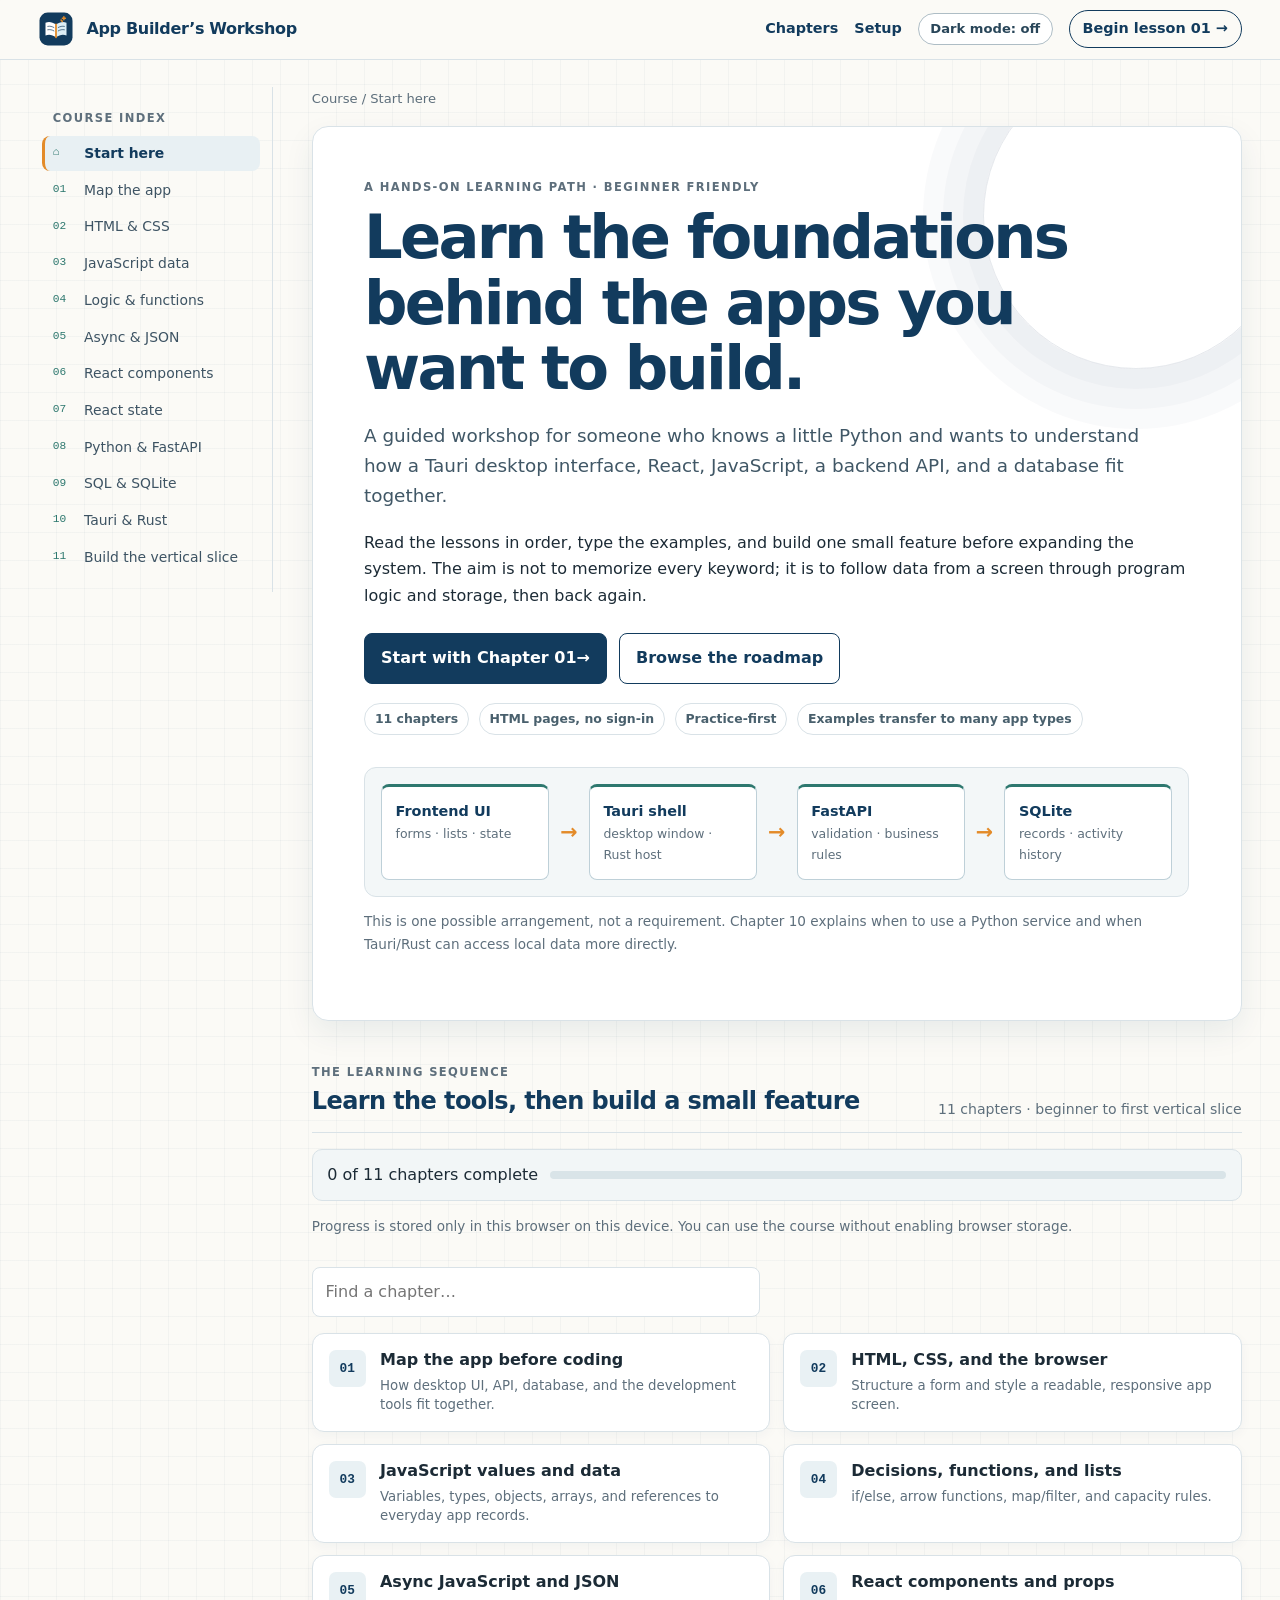
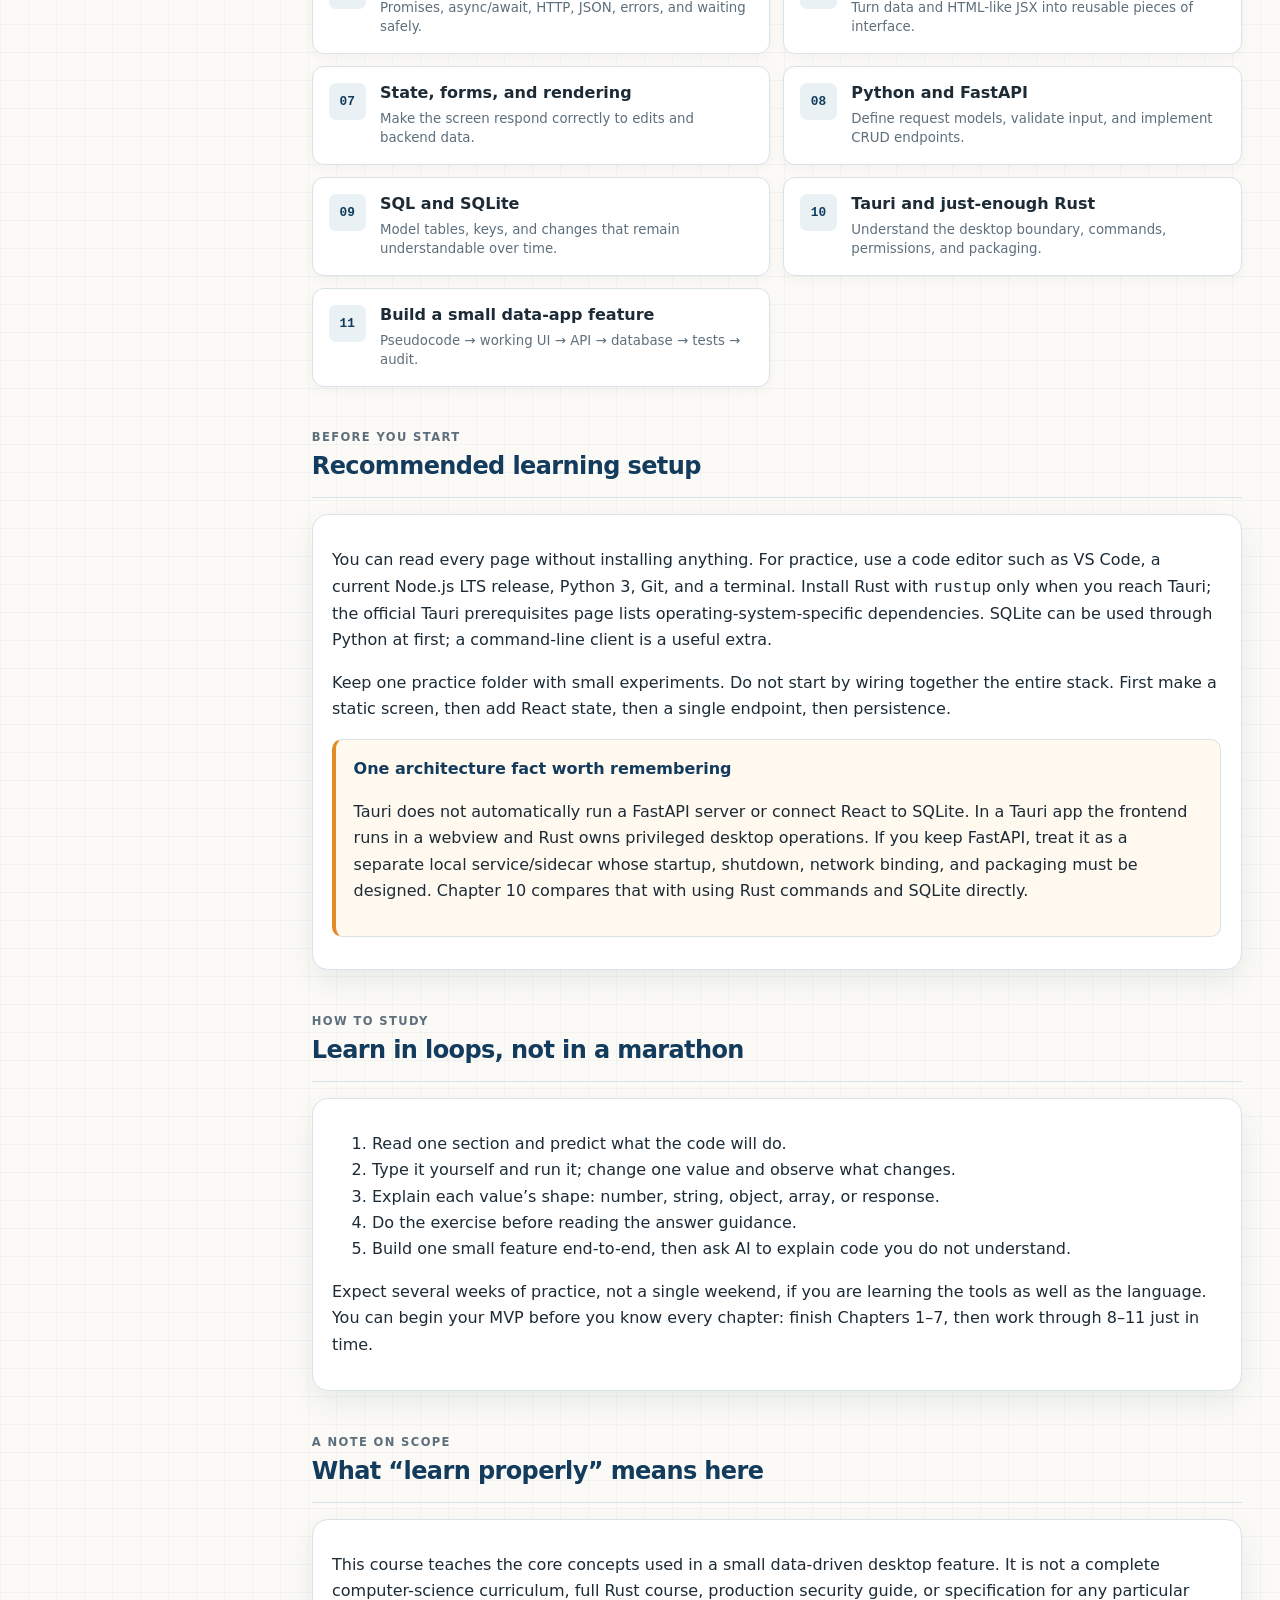
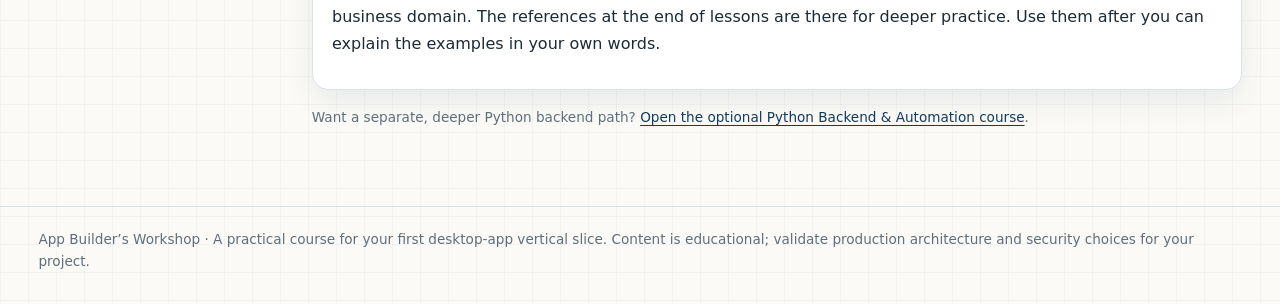
==== commit 4ea53f47: "Detailed" ====
--- a/index.html
+++ b/index.html
@@ -84,6 +84,7 @@
       <section>
         <div class="section-heading"><div><div class="eyebrow">A note on scope</div><h2>What “learn properly” means here</h2></div></div>
         <div class="content-card" style="padding:1rem 1.2rem"><p>This course teaches the core concepts used in a small data-driven desktop feature. It is not a complete computer-science curriculum, full Rust course, production security guide, or specification for any particular business domain. The references at the end of lessons are there for deeper practice. Use them after you can explain the examples in your own words.</p></div>
+        <p class="small muted" style="margin-top:1rem">Want a separate, deeper Python backend path? <a href="python-course/index.html">Open the optional Python Backend &amp; Automation course</a>.</p>
       </section>
     </div>
   </main>
--- a/assets/site.css
+++ b/assets/site.css
@@ -33,3 +33,10 @@
 @media(max-width:850px){.theme-toggle{font-size:.78rem;padding:.35rem .58rem}}
 @media(max-width:520px){.theme-toggle{font-size:.74rem;padding:.32rem .48rem}.topnav .nav-pill{display:none}}
 @media print{:root[data-theme="dark"]{color-scheme:light;--ink:#111;--paper:#fff;--card:#fff;--muted:#444;--line:#bbb}:root[data-theme="dark"] body{background:#fff;color:#111}:root[data-theme="dark"] .outcomes,:root[data-theme="dark"] .callout,:root[data-theme="dark"] .exercise,:root[data-theme="dark"] .mistake,:root[data-theme="dark"] .answer,:root[data-theme="dark"] .lesson-nav a,:root[data-theme="dark"] .mark-complete{background:#fff;color:#111}}
+
+/* Backend course track */
+.module-list{display:flex;flex-direction:column;gap:1rem}.module-card{padding:1rem 1.25rem}.module-card h2{margin:.15rem 0 .4rem;color:var(--navy);font-size:1.22rem}.module-card p{margin:.4rem 0;color:var(--muted)}.module-card ol{margin:.6rem 0 .1rem;padding-left:1.4rem}.module-card li{margin:.35rem 0}.module-kicker{color:var(--teal);font-size:.72rem;font-weight:800;letter-spacing:.11em;text-transform:uppercase}.module-card a{font-weight:650}.module-card a:hover{text-decoration-thickness:2px}
+
+.backend-lesson h2{scroll-margin-top:5rem}.backend-lesson h3{scroll-margin-top:5rem}.lesson-tools{display:flex;flex-wrap:wrap;gap:.7rem 1rem;align-items:center;padding:.7rem .9rem;margin:0 0 1rem;border:1px solid var(--line);border-radius:9px;background:var(--card);font-size:.84rem}.lesson-tools a{font-weight:700;text-decoration:none}.lesson-tools span{color:var(--muted)}.backend-lesson pre{margin:1rem 0}.backend-lesson h2{border-top:1px solid var(--line)}:root[data-theme="dark"] .lesson-tools{background:var(--card)}
+
+.course-references{margin:2.4rem 0 0;padding-top:.8rem;border-top:1px solid var(--line)}.course-references h2{border:0!important;padding:0!important;margin:.6rem 0;color:var(--navy)}.course-references ol{padding-left:1.35rem}.course-references li{margin:.45rem 0;overflow-wrap:anywhere}.course-references a{font-size:.9rem;font-weight:650}.backend-lesson #capstone-step,.backend-lesson #references{scroll-margin-top:5.5rem}
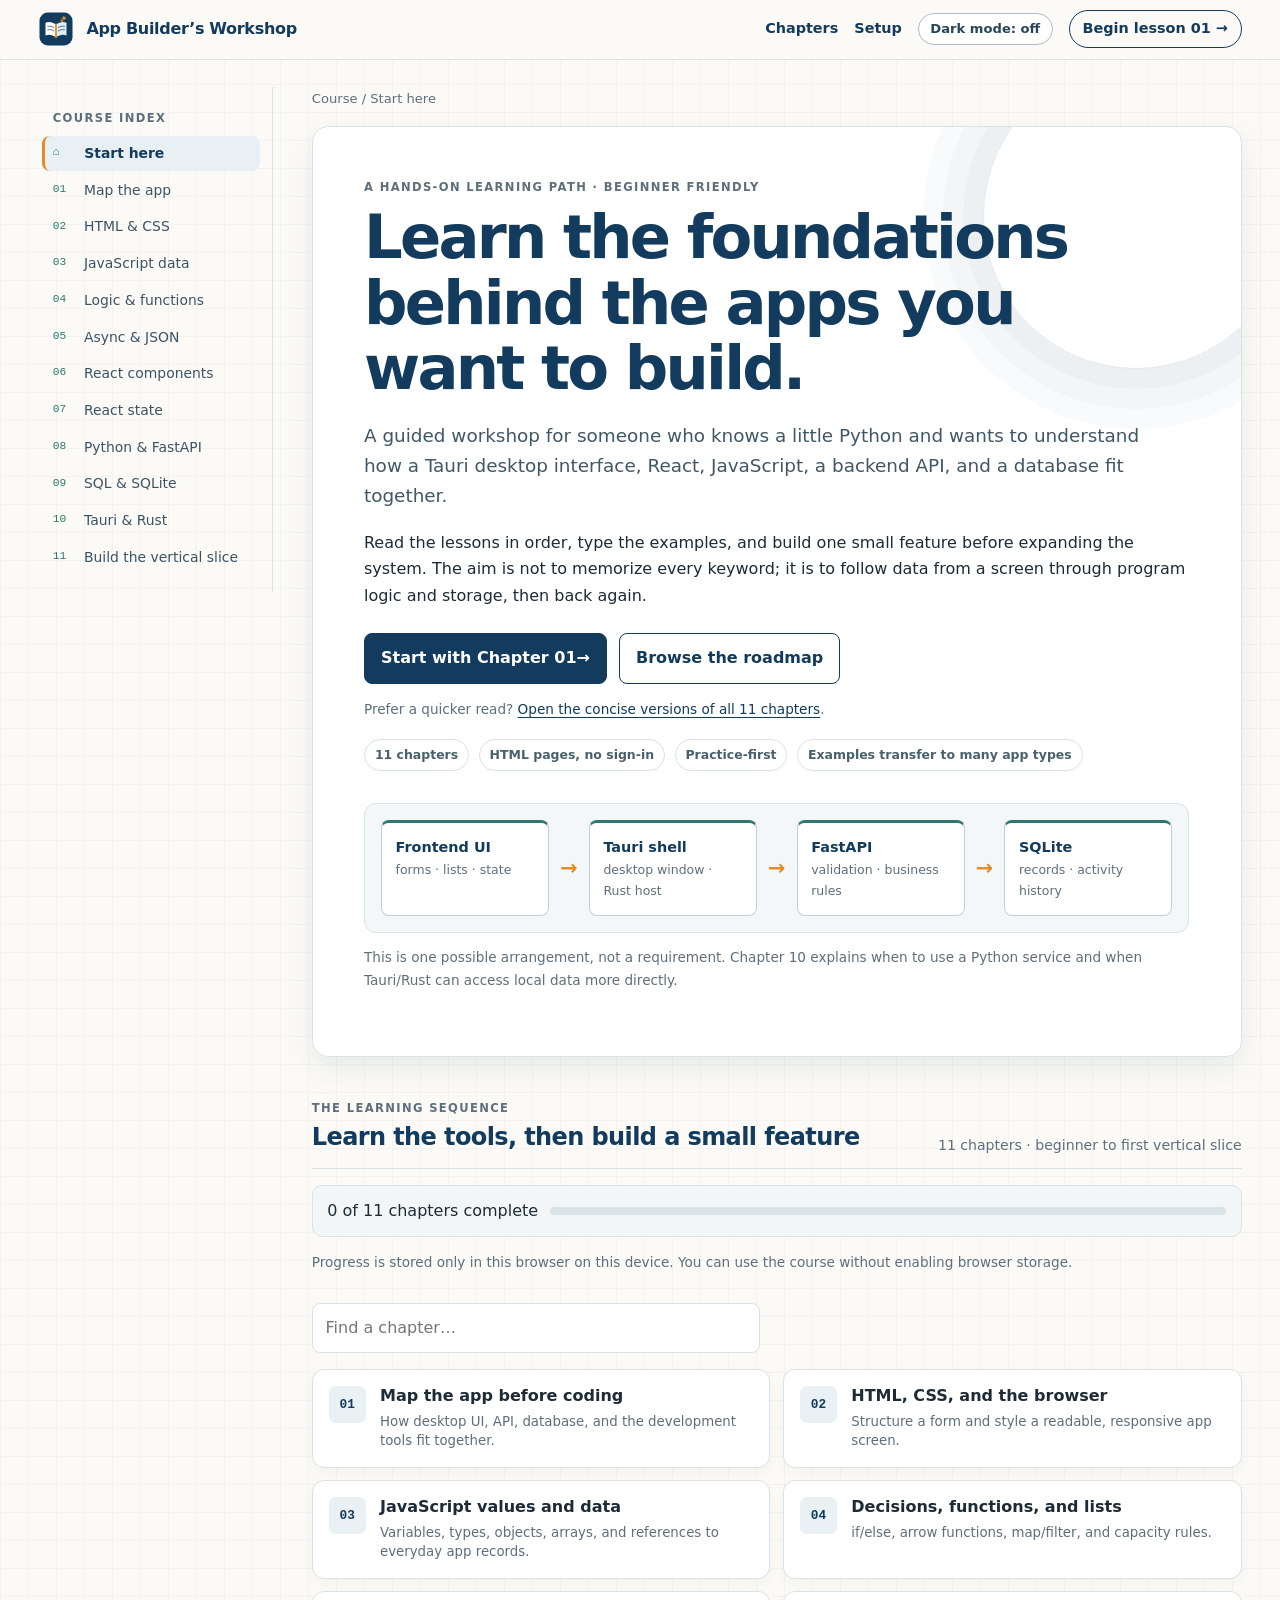
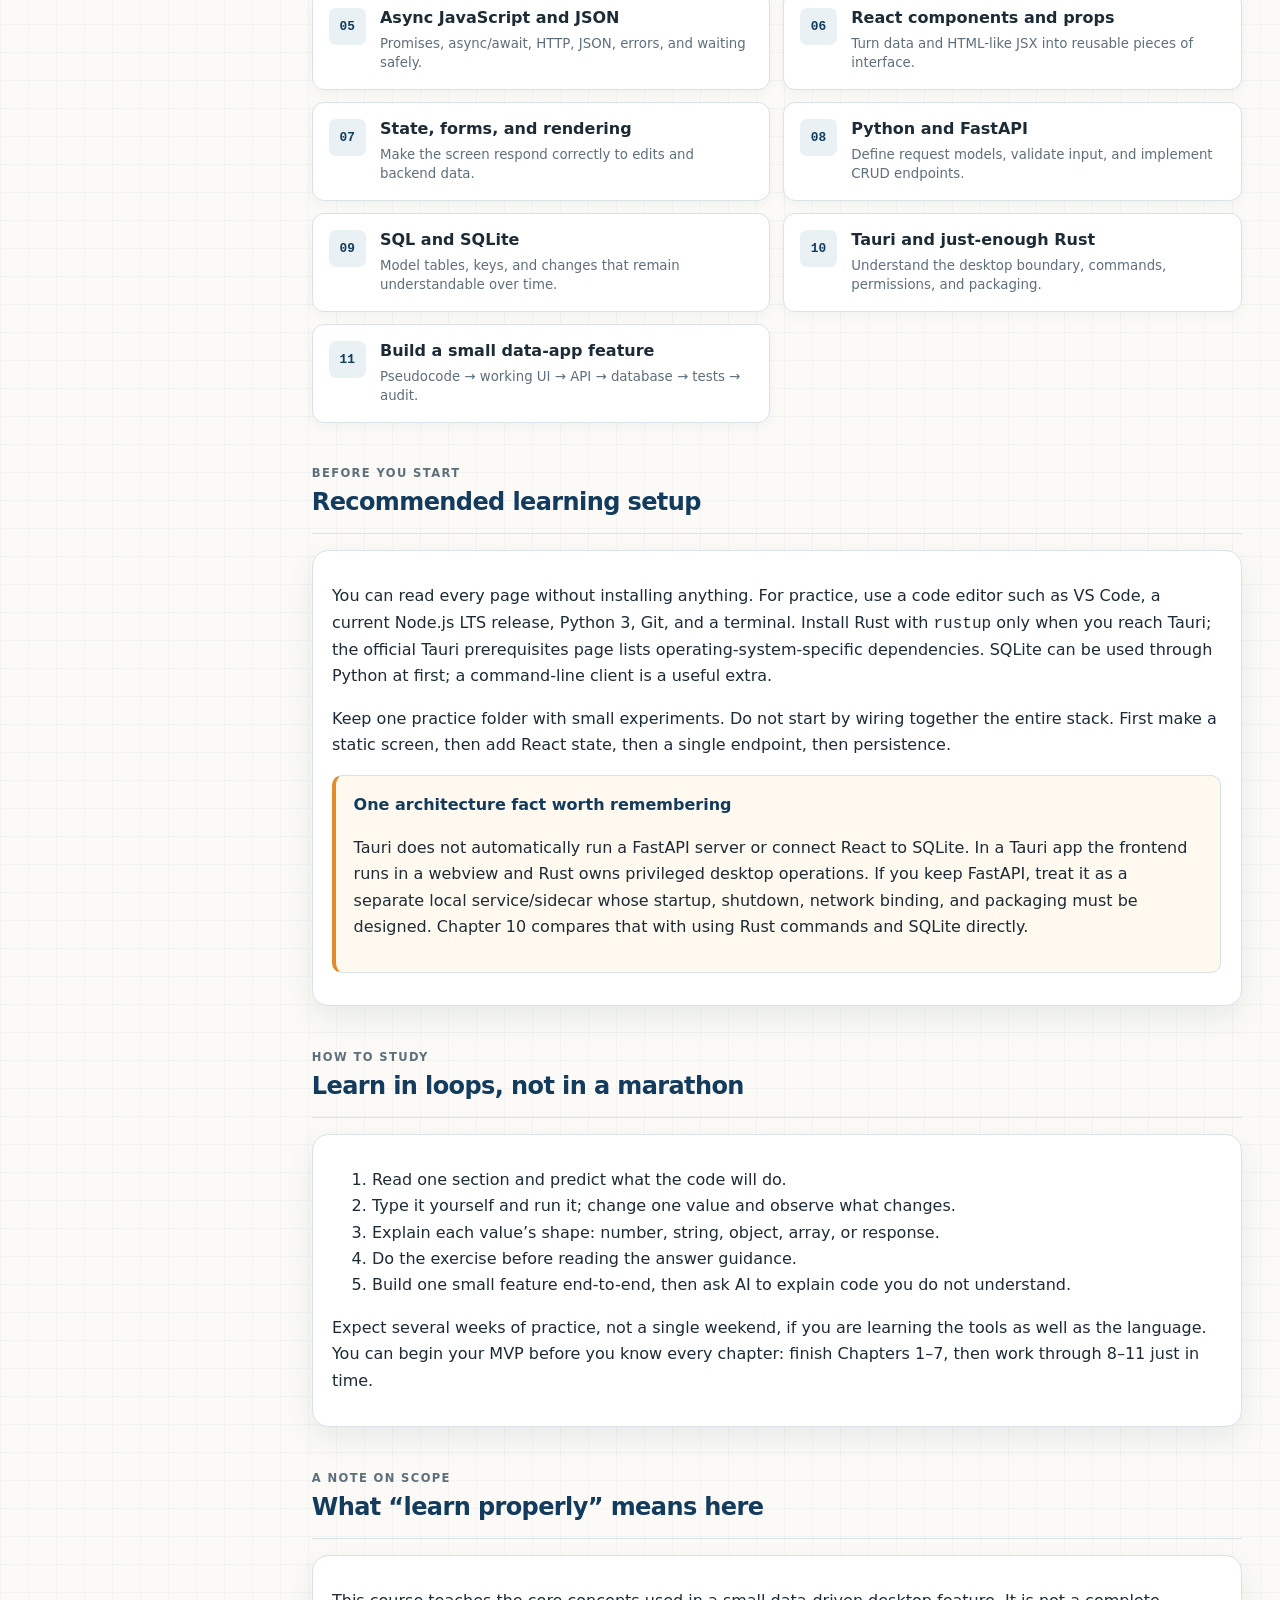
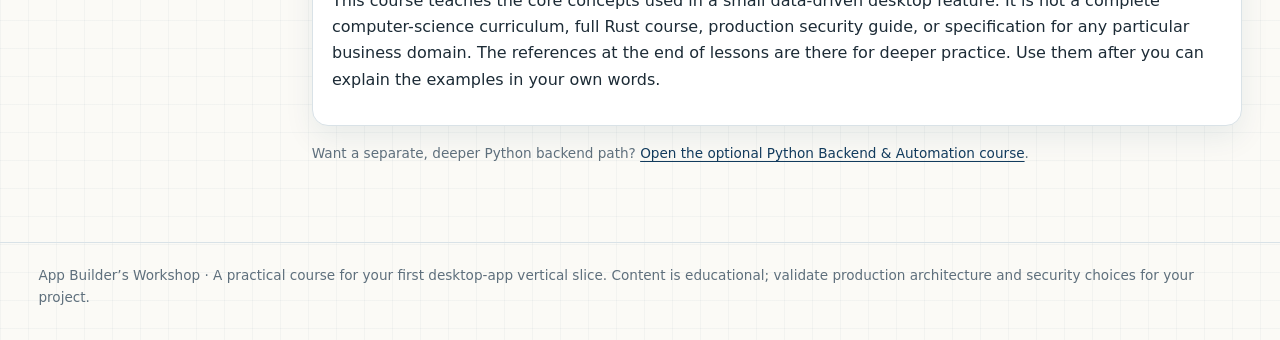
==== commit 1654841e: "concise chapter option" ====
--- a/index.html
+++ b/index.html
@@ -39,6 +39,7 @@
         <p class="lead">A guided workshop for someone who knows a little Python and wants to understand how a Tauri desktop interface, React, JavaScript, a backend API, and a database fit together.</p>
         <p>Read the lessons in order, type the examples, and build one small feature before expanding the system. The aim is not to memorize every keyword; it is to follow data from a screen through program logic and storage, then back again.</p>
         <div class="hero-actions"><a class="button" href="chapters/01-app-map.html">Start with Chapter 01 <span aria-hidden="true">→</span></a><a class="button secondary" href="#roadmap">Browse the roadmap</a></div>
+        <p class="small muted">Prefer a quicker read? <a href="short-chapters/index.html">Open the concise versions of all 11 chapters</a>.</p>
         <div class="status-strip"><span class="status-chip">11 chapters</span><span class="status-chip">HTML pages, no sign-in</span><span class="status-chip">Practice-first</span><span class="status-chip">Examples transfer to many app types</span></div>
         <div class="hero-diagram" role="img" aria-label="Architecture sketch: React interface inside Tauri sends a request to a FastAPI service, which reads and writes SQLite.">
           <div class="diagram-row"><div class="diagram-box"><strong>Frontend UI</strong><span>forms · lists · state</span></div><span class="diagram-arrow" aria-hidden="true">→</span><div class="diagram-box"><strong>Tauri shell</strong><span>desktop window · Rust host</span></div><span class="diagram-arrow" aria-hidden="true">→</span><div class="diagram-box"><strong>FastAPI</strong><span>validation · business rules</span></div><span class="diagram-arrow" aria-hidden="true">→</span><div class="diagram-box"><strong>SQLite</strong><span>records · activity history</span></div></div>
